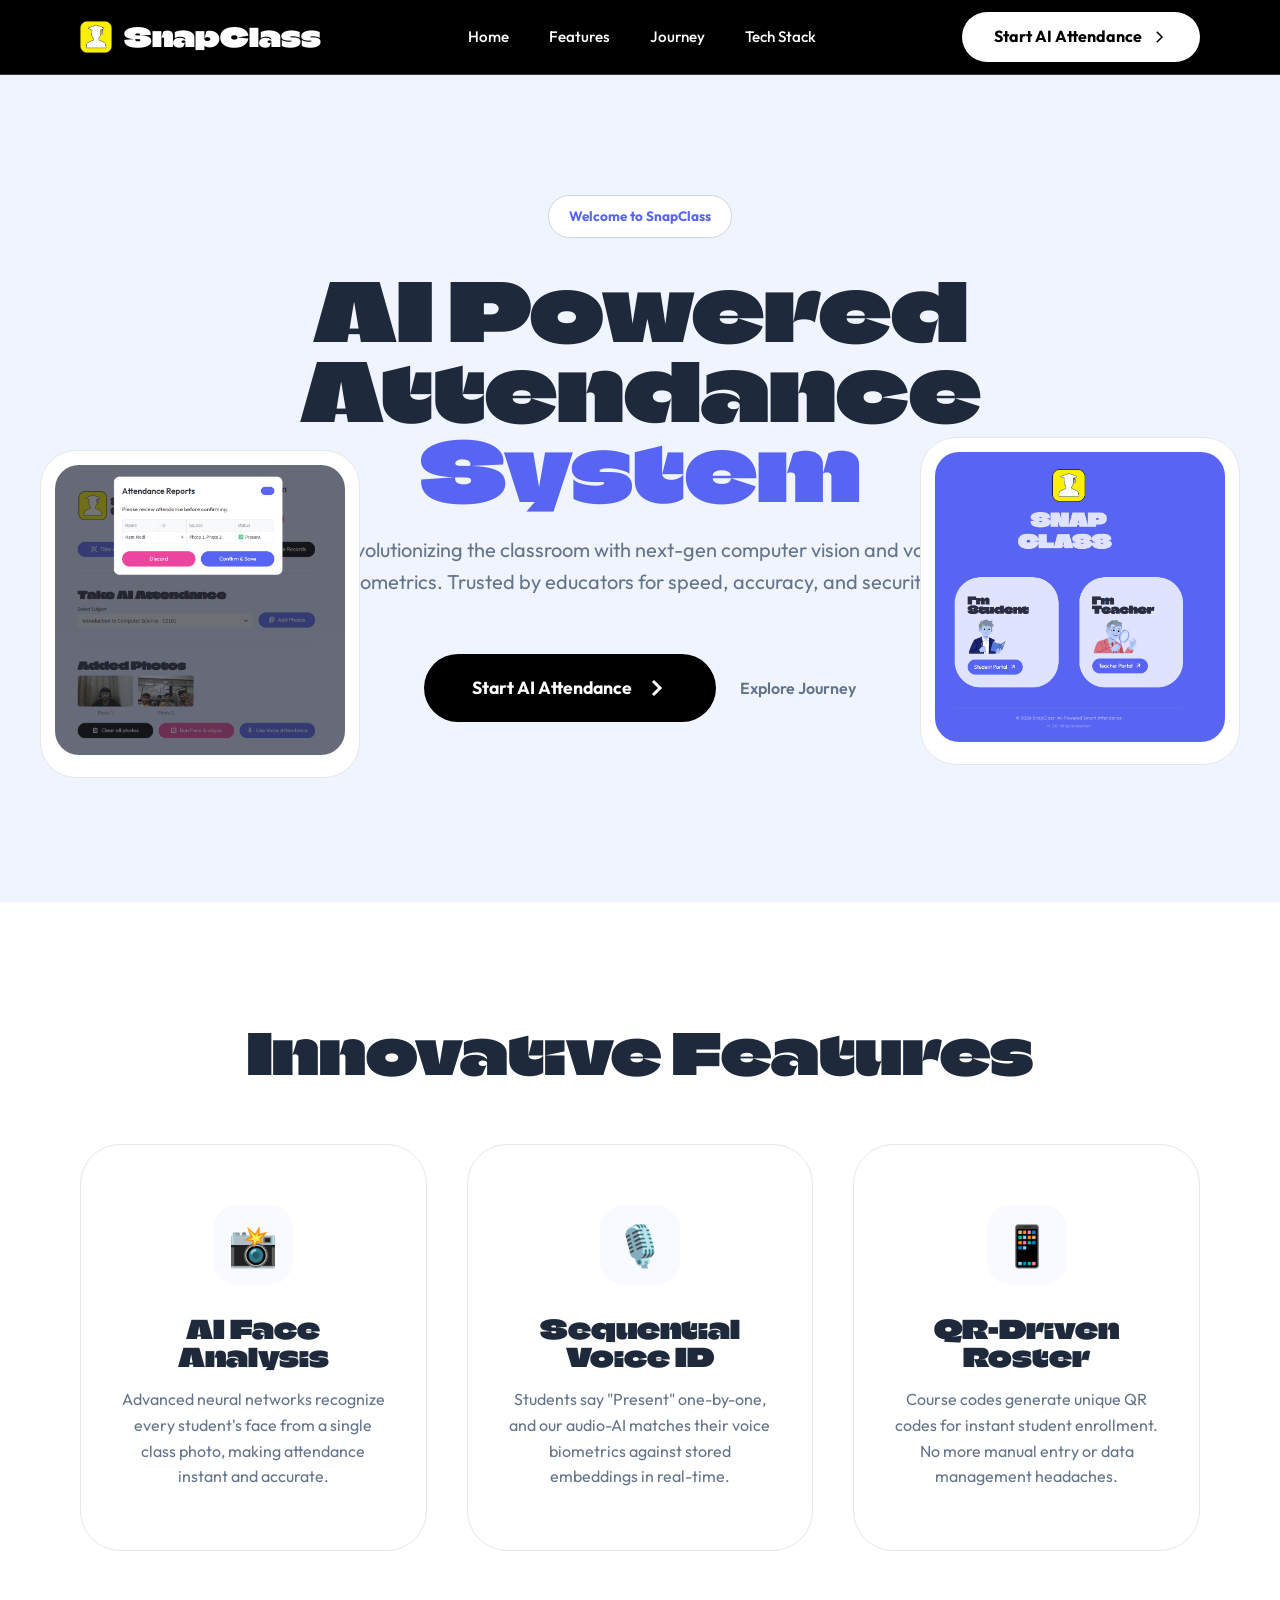
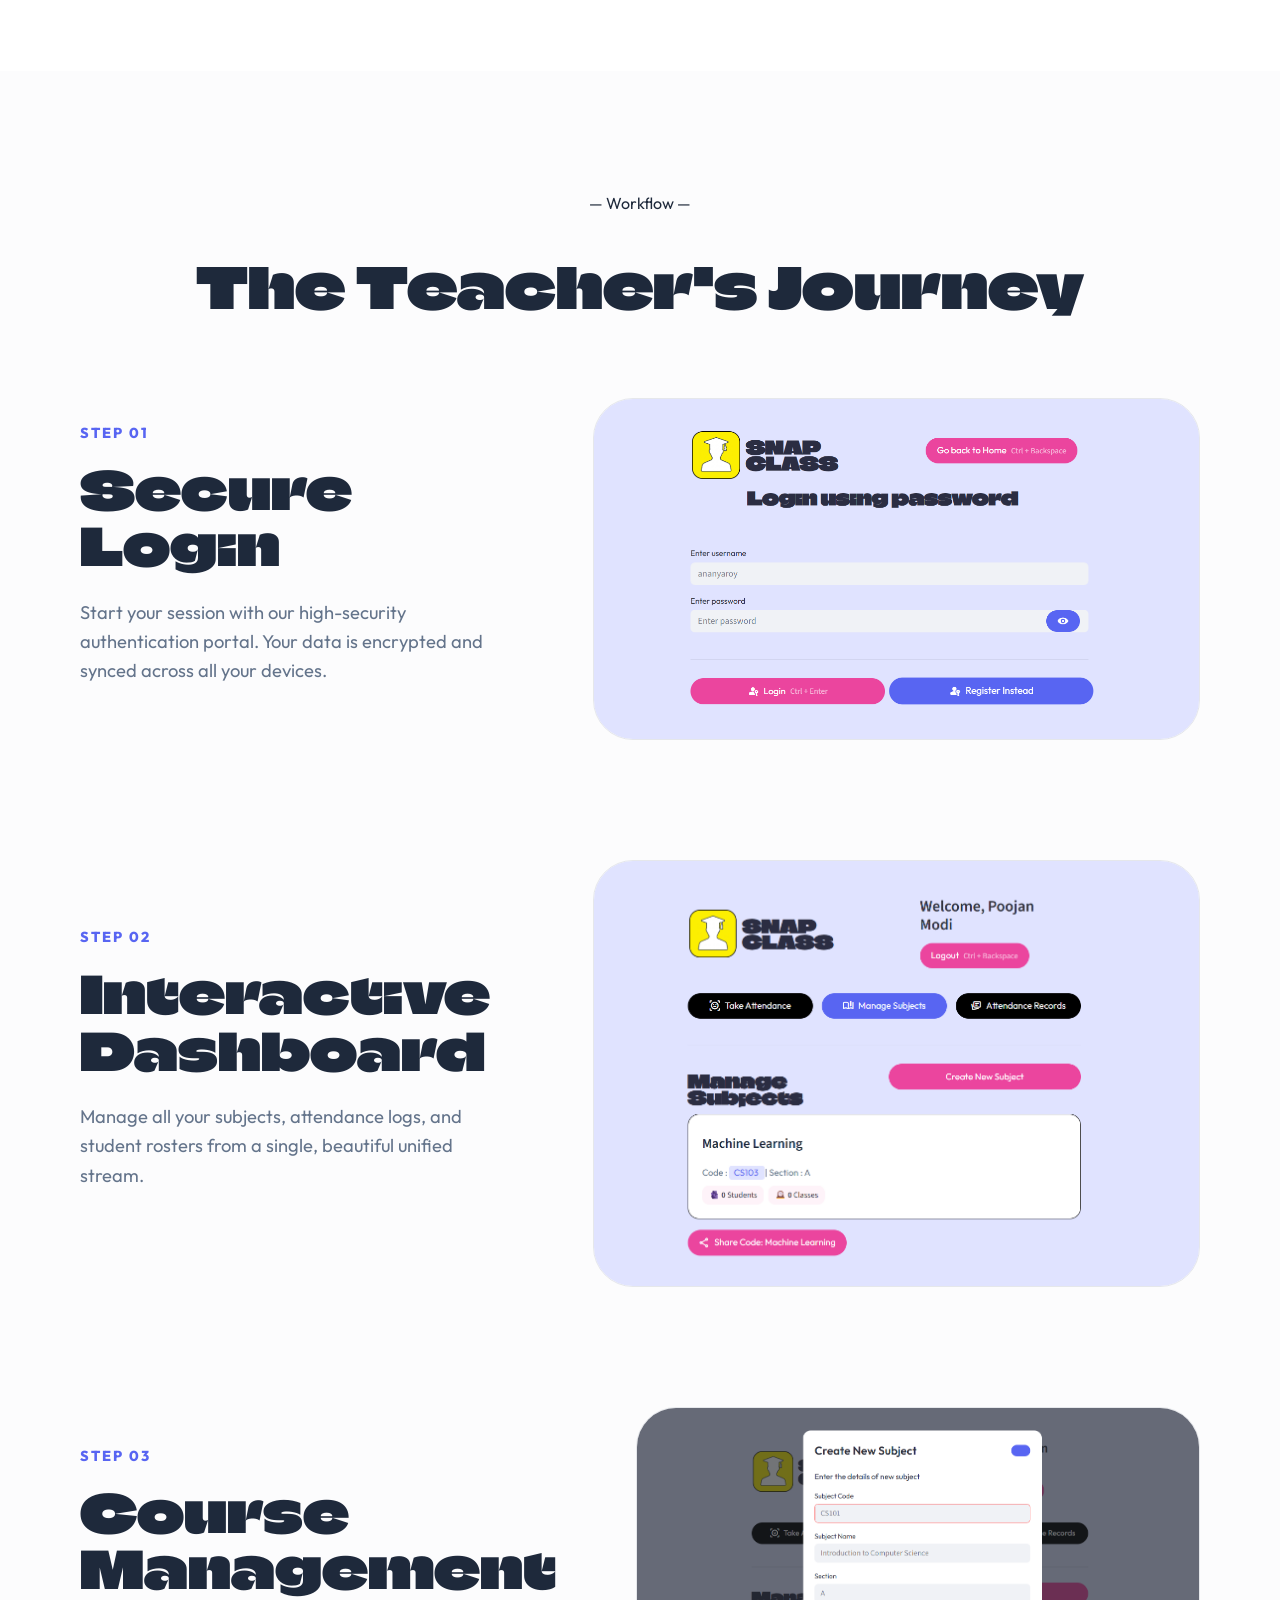
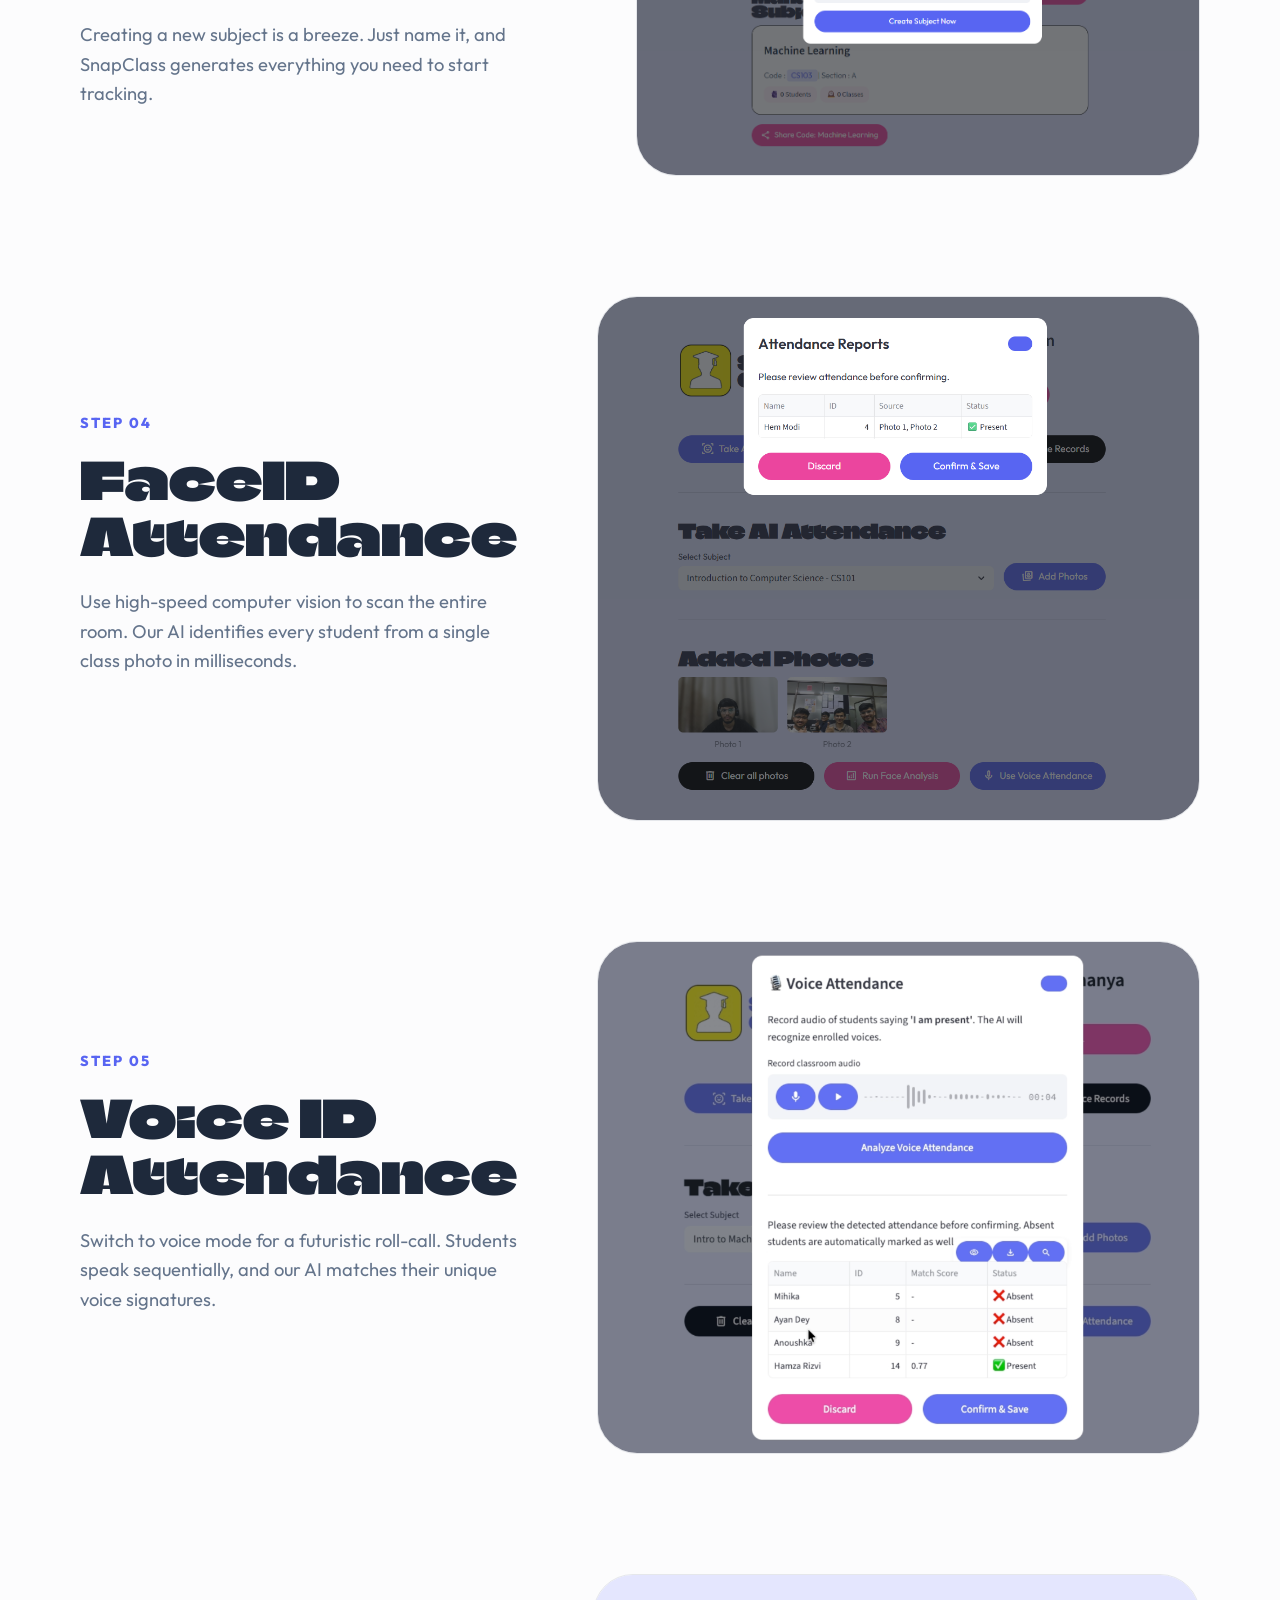
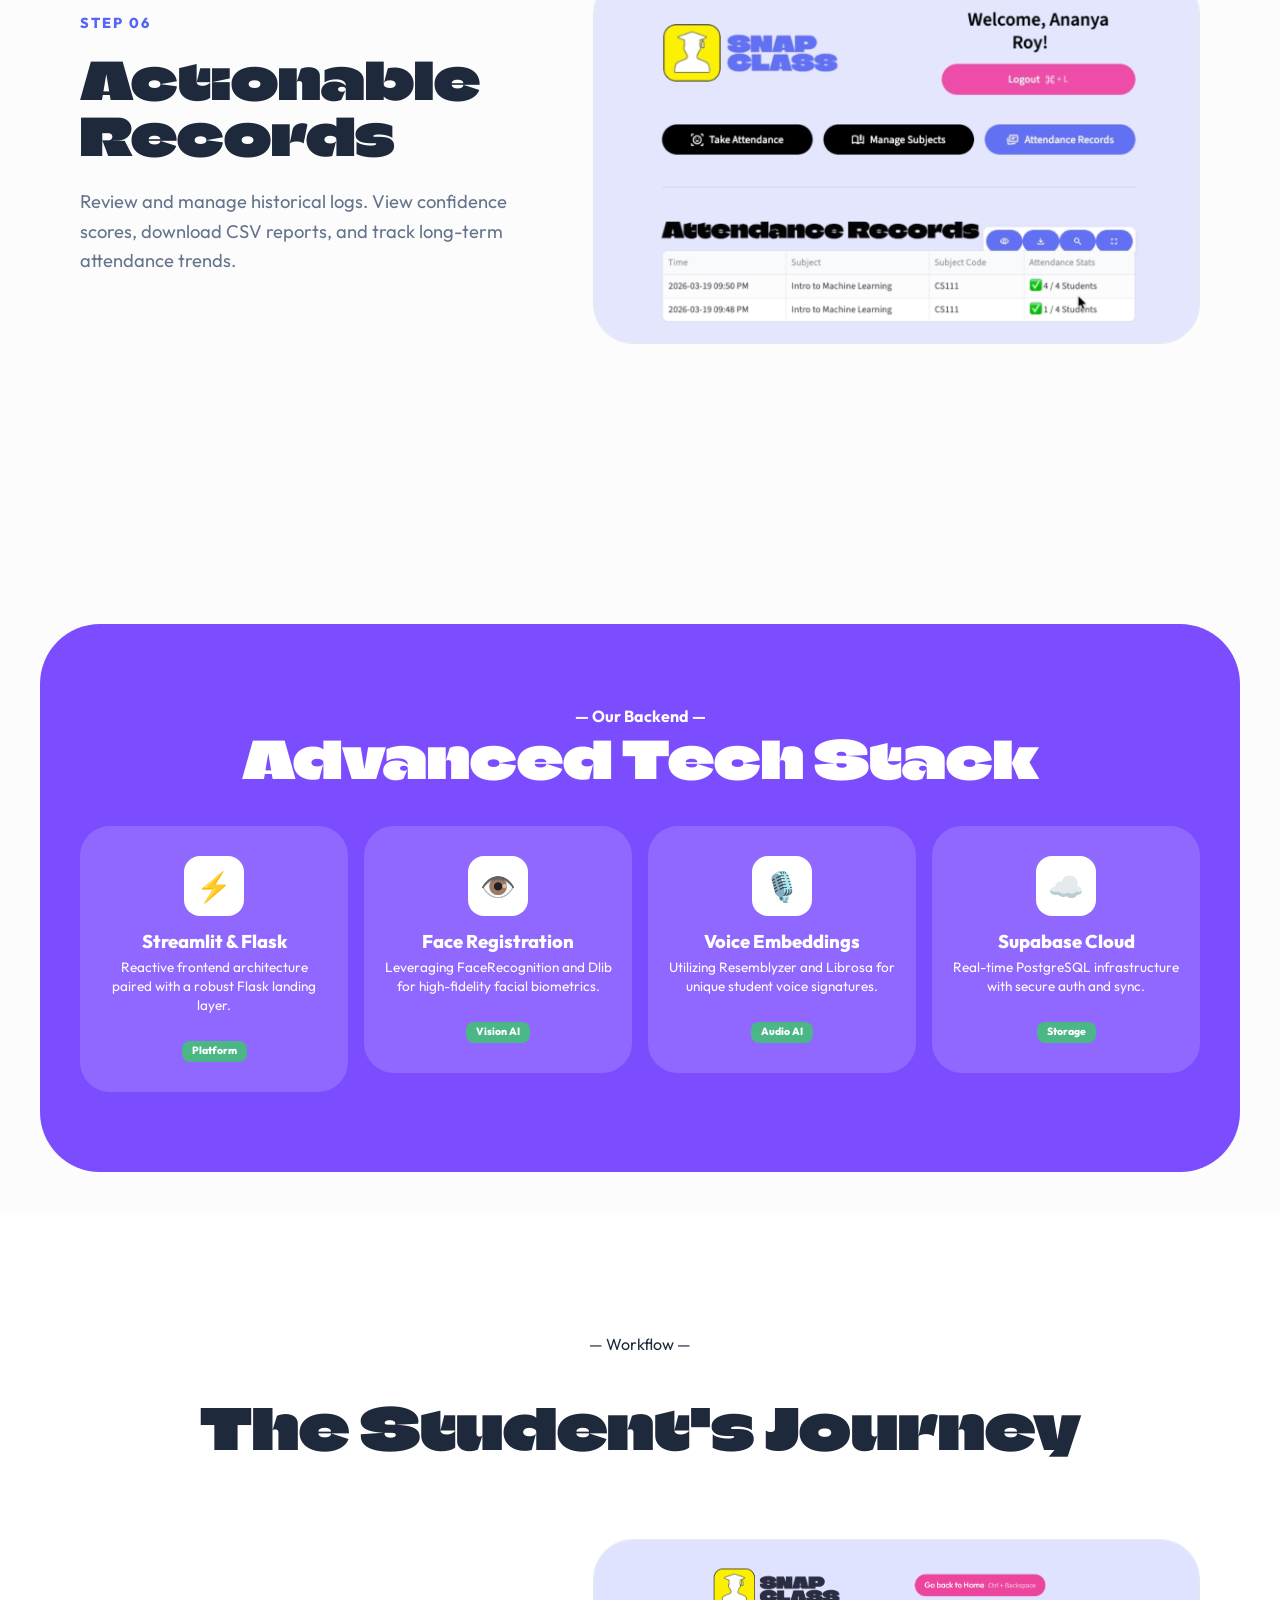
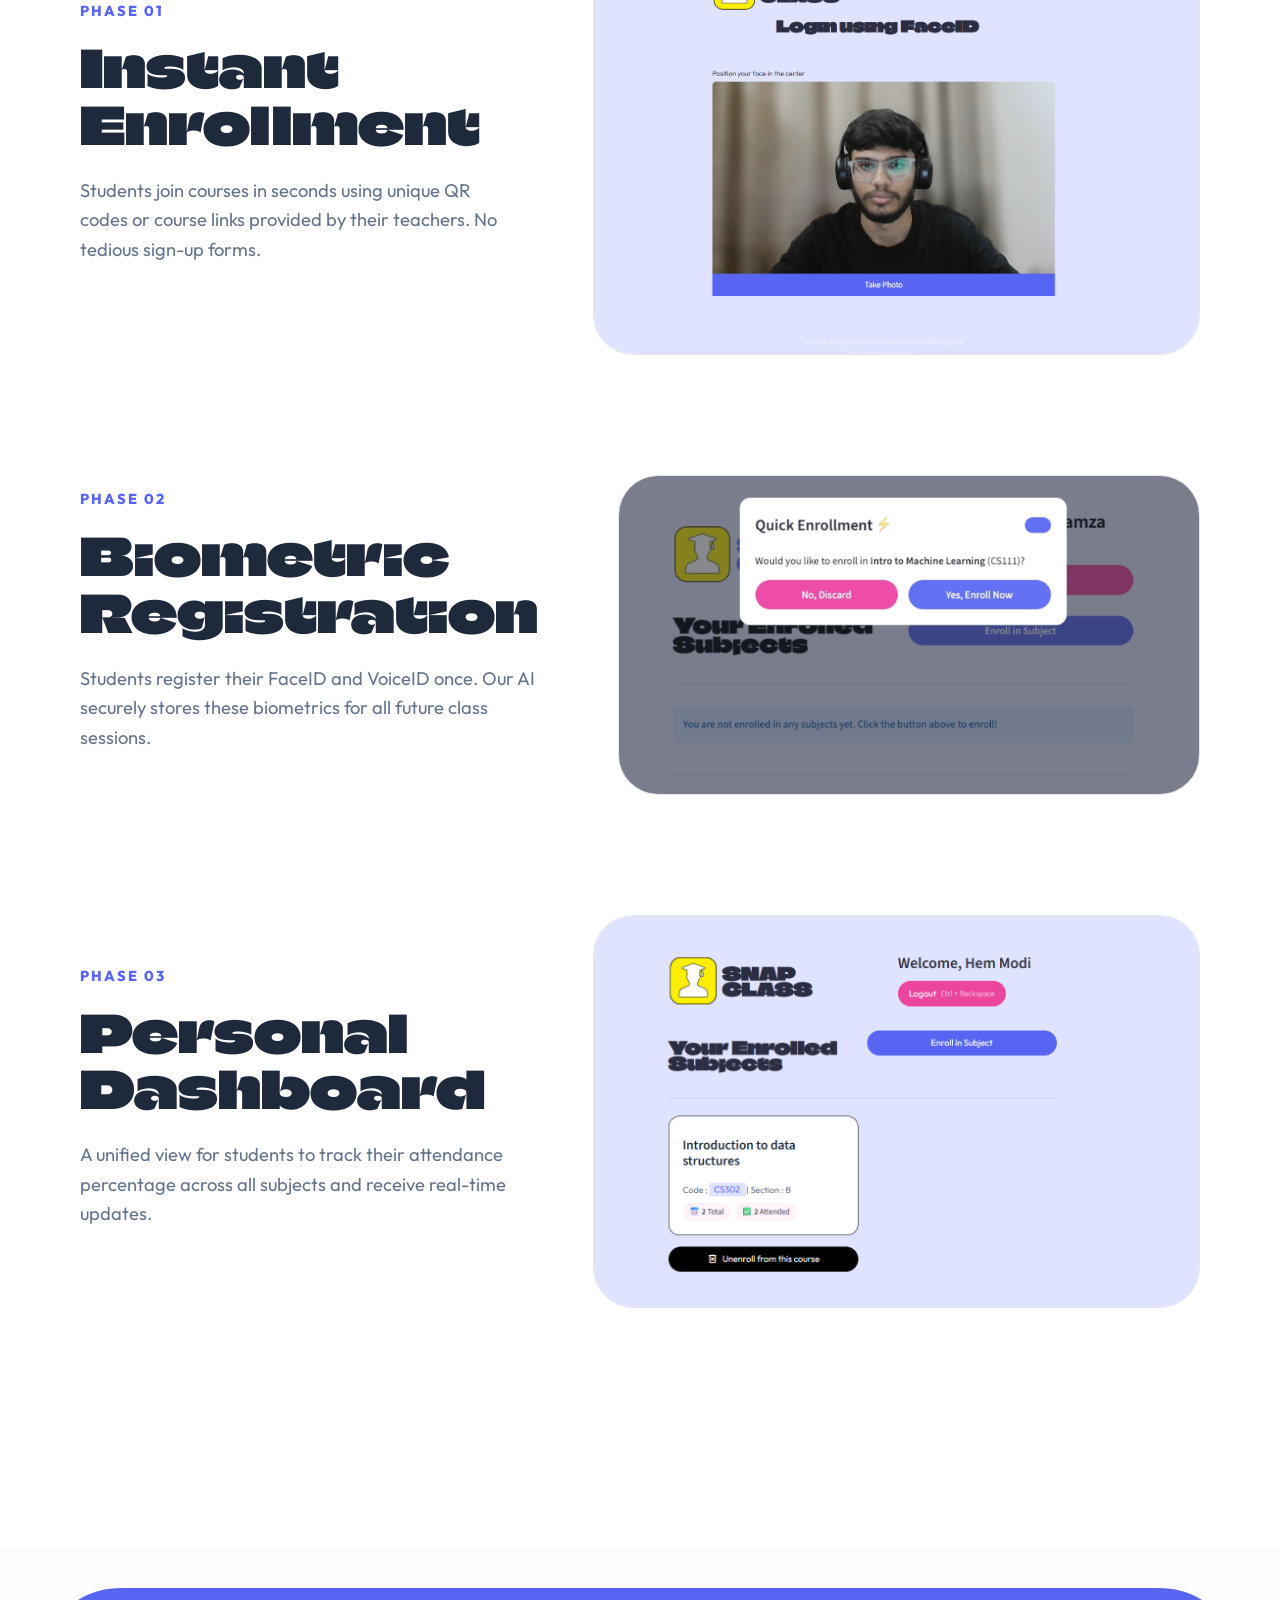
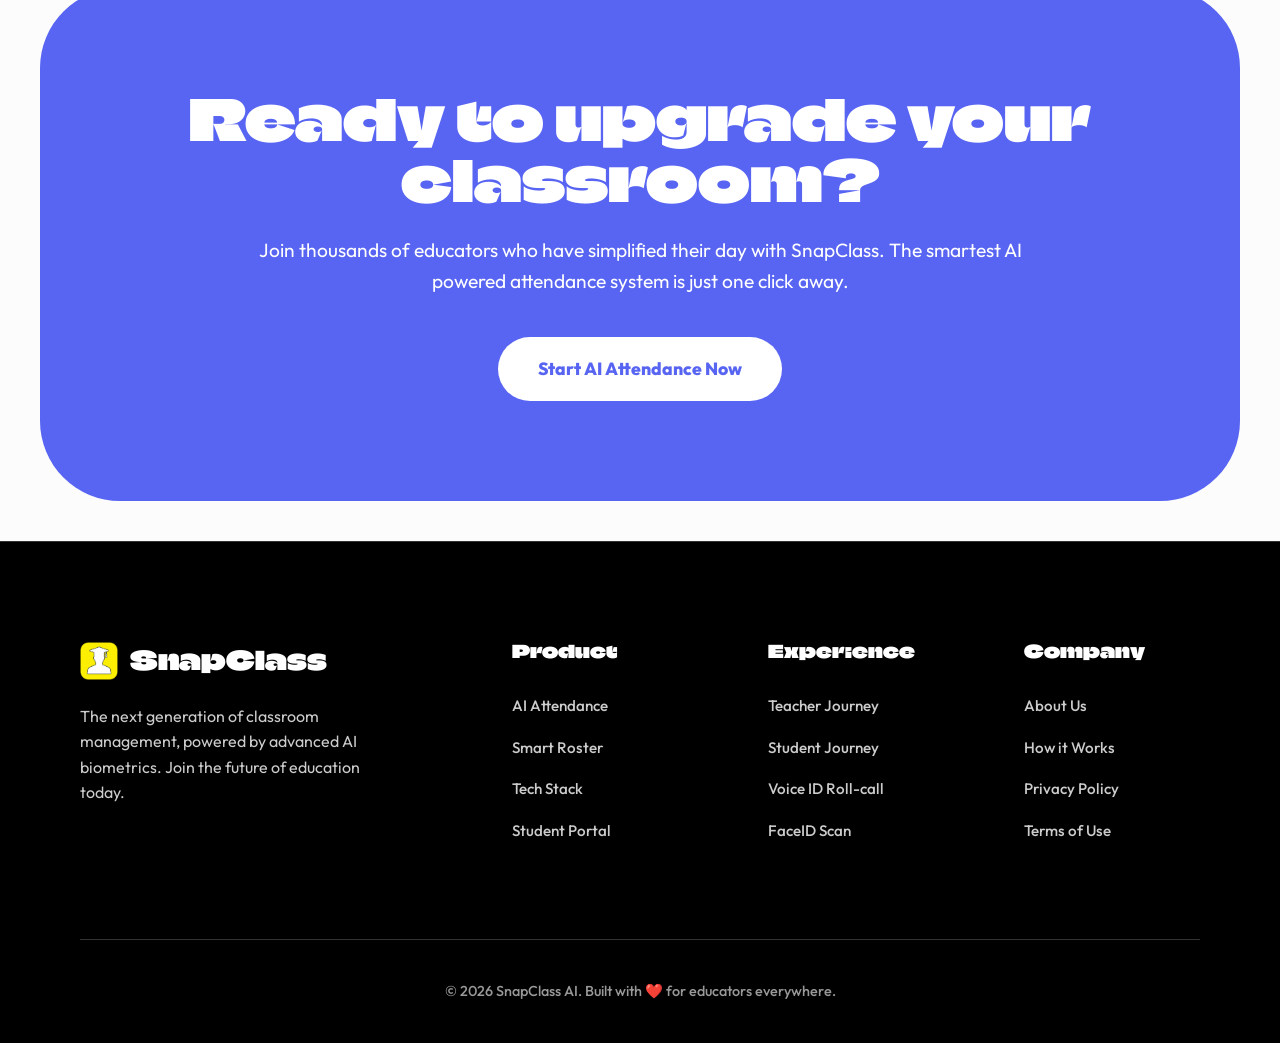
==== index.html @ 7f7b333f "feat: SnapClass landing page with Vercel deployment config" ====
<!DOCTYPE html>
<html lang="en">

<head>
    <meta charset="UTF-8">
    <meta name="viewport" content="width=device-width, initial-scale=1.0">
    <title>SnapClass | AI Powered Attendance System</title>
    <meta name="description" content="SnapClass is an AI-powered attendance system using face recognition and voice biometrics. Revolutionize your classroom with next-gen computer vision technology.">
    <meta name="keywords" content="AI attendance, face recognition, voice biometrics, classroom management, SnapClass">
    <meta name="author" content="SnapClass AI">
    <meta property="og:title" content="SnapClass | AI Powered Attendance System">
    <meta property="og:description" content="Revolutionizing the classroom with next-gen computer vision and voice biometrics.">
    <meta property="og:type" content="website">
    <link rel="stylesheet" href="./static/css/style.css">
    <link rel="icon" type="image/png" href="./static/img/logo.png">
</head>

<body>
    <nav class="navbar">
        <div class="logo">
            <img src="./static/img/app_logo.png" alt="SnapClass Logo" style="height: 32px;">
            <div class="logo-text">SnapClass</div>
        </div>
        <div class="nav-links">
            <a href="#">Home</a>
            <a href="#features">Features</a>
            <a href="#journey">Journey</a>
            <a href="#tech">Tech Stack</a>
        </div>
        <div class="nav-cta">
            <a href="https://snapclass-mainurl.streamlit.app/" class="btn-pill">Start AI Attendance <svg width="18" height="18" viewBox="0 0 24 24" fill="none"
                    stroke="currentColor" stroke-width="2">
                    <path d="M9 5l7 7-7 7" />
                </svg></a>
        </div>
    </nav>

    <header class="hero">
        <div class="badge">
            Welcome to SnapClass
        </div>

        <h1>AI Powered<br>Attendance <span>System</span></h1>

        <p>Revolutionizing the classroom with next-gen computer vision and voice biometrics. Trusted by educators for
            speed, accuracy, and security.</p>

        <div class="hero-actions">
            <a href="https://snapclass-mainurl.streamlit.app/" class="btn-cta">Start AI Attendance <svg width="24" height="24" viewBox="0 0 24 24" fill="none"
                    stroke="currentColor" stroke-width="3">
                    <path d="M9 5l7 7-7 7" />
                </svg></a>
            <a href="#journey" class="link-action">Explore Journey</a>
        </div>



        <div class="floating-card card-left">
            <div class="card-img"><img
                    src="./static/img/demo/snap-teacher-flow-5.2-photo-attendance.png"
                    alt="Snap Student"></div>
        </div>

        <div class="floating-card card-right">
            <div class="card-img"><img src="./static/img/demo/snap-landing.png"
                    alt="Snap Landing"></div>
        </div>


    </header>

    <section id="features" class="features">
        <h2>Innovative Features</h2>
        <div class="feature-grid">
            <div class="feature-card">
                <div class="f-icon-box">📸</div>
                <h3>AI Face Analysis</h3>
                <p>Advanced neural networks recognize every student's face from a single class photo, making attendance
                    instant and accurate.</p>
            </div>
            <div class="feature-card">
                <div class="f-icon-box">🎙️</div>
                <h3>Sequential Voice ID</h3>
                <p>Students say "Present" one-by-one, and our audio-AI matches their voice biometrics against stored
                    embeddings in real-time.</p>
            </div>
            <div class="feature-card">
                <div class="f-icon-box">📱</div>
                <h3>QR-Driven Roster</h3>
                <p>Course codes generate unique QR codes for instant student enrollment. No more manual entry or data
                    management headaches.</p>
            </div>
        </div>
    </section>

    <section id="journey" class="teacher-flow">
        <div class="flow-container">
            <div class="section-tag" style="text-align: center; display: block; margin-bottom: 40px;">— Workflow —</div>
            <h2 style="text-align: center; font-size: 3.5rem; margin-bottom: 80px;">The Teacher's Journey</h2>

            <div class="flow-step">
                <div class="flow-content">
                    <span class="step-badge">Step 01</span>
                    <h3>Secure Login</h3>
                    <p>Start your session with our high-security authentication portal. Your data is encrypted and
                        synced across all your devices.</p>
                </div>
                <div class="flow-image">
                    <img src="./static/img/demo/snap-teacher-flow-1-login.png"
                        alt="Login Portal">
                </div>
            </div>

            <div class="flow-step">
                <div class="flow-content">
                    <span class="step-badge">Step 02</span>
                    <h3>Interactive Dashboard</h3>
                    <p>Manage all your subjects, attendance logs, and student rosters from a single, beautiful unified
                        stream.</p>
                </div>
                <div class="flow-image">
                    <img src="./static/img/demo/snap-teacher-flow-2-dashboard.png"
                        alt="Teacher Dashboard">
                </div>
            </div>

            <div class="flow-step">
                <div class="flow-content">
                    <span class="step-badge">Step 03</span>
                    <h3>Course Management</h3>
                    <p>Creating a new subject is a breeze. Just name it, and SnapClass generates everything you need to
                        start tracking.</p>
                </div>
                <div class="flow-image">
                    <img src="./static/img/demo/snap-teacher-flow-3-create-course.png"
                        alt="Create Course">
                </div>
            </div>

            <div class="flow-step">
                <div class="flow-content">
                    <span class="step-badge">Step 04</span>
                    <h3>FaceID Attendance</h3>
                    <p>Use high-speed computer vision to scan the entire room. Our AI identifies every student from a
                        single class photo in milliseconds.</p>
                </div>
                <div class="flow-image">
                    <img src="./static/img/demo/snap-teacher-flow-5.2-photo-attendance.png"
                        alt="FaceID Attendance">
                </div>
            </div>

            <div class="flow-step">
                <div class="flow-content">
                    <span class="step-badge">Step 05</span>
                    <h3>Voice ID Attendance</h3>
                    <p>Switch to voice mode for a futuristic roll-call. Students speak sequentially, and our AI matches
                        their unique voice signatures.</p>
                </div>
                <div class="flow-image">
                    <img src="./static/img/demo/snap-teacher-flow-5.1-voice-attendance.png"
                        alt="Voice Attendance">
                </div>
            </div>

            <div class="flow-step">
                <div class="flow-content">
                    <span class="step-badge">Step 06</span>
                    <h3>Actionable Records</h3>
                    <p>Review and manage historical logs. View confidence scores, download CSV reports, and track
                        long-term attendance trends.</p>
                </div>
                <div class="flow-image">
                    <img src="./static/img/demo/snap-teacher-flow-5-see-stored-records.png"
                        alt="Records Management">
                </div>
            </div>
        </div>
    </section>

    <section id="tech" class="tech-stack">
        <div class="section-tag">— Our Backend —</div>
        <h2>Advanced Tech Stack</h2>
        <div class="tech-grid">
            <div class="tech-item">
                <div class="tech-card">
                    <div class="t-icon">⚡</div>
                    <div class="tech-info">
                        <h4>Streamlit & Flask</h4>
                        <p>Reactive frontend architecture paired with a robust Flask landing layer.</p>
                    </div>
                    <span class="tech-tag">Platform</span>
                </div>
            </div>
            <div class="tech-item">
                <div class="tech-card">
                    <div class="t-icon">👁️</div>
                    <div class="tech-info">
                        <h4>Face Registration</h4>
                        <p>Leveraging FaceRecognition and Dlib for high-fidelity facial biometrics.</p>
                    </div>
                    <span class="tech-tag">Vision AI</span>
                </div>
            </div>
            <div class="tech-item">
                <div class="tech-card">
                    <div class="t-icon">🎙️</div>
                    <div class="tech-info">
                        <h4>Voice Embeddings</h4>
                        <p>Utilizing Resemblyzer and Librosa for unique student voice signatures.</p>
                    </div>
                    <span class="tech-tag">Audio AI</span>
                </div>
            </div>
            <div class="tech-item">
                <div class="tech-card">
                    <div class="t-icon">☁️</div>
                    <div class="tech-info">
                        <h4>Supabase Cloud</h4>
                        <p>Real-time PostgreSQL infrastructure with secure auth and sync.</p>
                    </div>
                    <span class="tech-tag">Storage</span>
                </div>
            </div>
        </div>
    </section>

    <section id="student-journey" class="teacher-flow" style="background: white;">
        <div class="flow-container">
            <div class="section-tag" style="text-align: center; display: block; margin-bottom: 40px;">— Workflow —
            </div>
            <h2 style="text-align: center; font-size: 3.5rem; margin-bottom: 80px;">The Student's Journey</h2>

            <div class="flow-step">
                <div class="flow-content">
                    <span class="step-badge">Phase 01</span>
                    <h3>Instant Enrollment</h3>
                    <p>Students join courses in seconds using unique QR codes or course links provided by their
                        teachers. No tedious sign-up forms.</p>
                </div>
                <div class="flow-image">
                    <img src="./static/img/demo/snap-student-flow-1-login.png"
                        alt="Student Enrollment">
                </div>
            </div>

            <div class="flow-step">
                <div class="flow-content">
                    <span class="step-badge">Phase 02</span>
                    <h3>Biometric Registration</h3>
                    <p>Students register their FaceID and VoiceID once. Our AI securely stores these biometrics for
                        all future class sessions.</p>
                </div>
                <div class="flow-image">
                    <img src="./static/img/demo/snap-student-flow-2-enroll.png"
                        alt="Biometric Registration">
                </div>
            </div>

            <div class="flow-step">
                <div class="flow-content">
                    <span class="step-badge">Phase 03</span>
                    <h3>Personal Dashboard</h3>
                    <p>A unified view for students to track their attendance percentage across all subjects and
                        receive real-time updates.</p>
                </div>
                <div class="flow-image">
                    <img src="./static/img/demo/snap-student-flow-3-dashboard.png"
                        alt="Student Dashboard">
                </div>
            </div>
        </div>
    </section>

    <section class="purple-section">
        <h2>Ready to upgrade your classroom?</h2>
        <p>Join thousands of educators who have simplified their day with SnapClass. The smartest AI powered
            attendance
            system is just one click away.</p>
        <a href="https://snapclass.streamlit.app/" class="btn-white">Start AI Attendance Now</a>
    </section>

    <footer class="main-footer">
        <div class="footer-grid">
            <div class="footer-brand">
                <div class="logo">
                    <img src="./static/img/app_logo.png" alt="SnapClass Logo">
                    <div class="logo-text">SnapClass</div>
                </div>
                <p>The next generation of classroom management, powered by advanced AI biometrics. Join the future of
                    education today.</p>
            </div>

            <div class="footer-links">
                <h4>Product</h4>
                <ul>
                    <li><a href="#features">AI Attendance</a></li>
                    <li><a href="#features">Smart Roster</a></li>
                    <li><a href="#tech">Tech Stack</a></li>
                    <li><a href="#student-journey">Student Portal</a></li>
                </ul>
            </div>

            <div class="footer-links">
                <h4>Experience</h4>
                <ul>
                    <li><a href="#journey">Teacher Journey</a></li>
                    <li><a href="#student-journey">Student Journey</a></li>
                    <li><a href="#features">Voice ID Roll-call</a></li>
                    <li><a href="#features">FaceID Scan</a></li>
                </ul>
            </div>

            <div class="footer-links">
                <h4>Company</h4>
                <ul>
                    <li><a href="#">About Us</a></li>
                    <li><a href="#">How it Works</a></li>
                    <li><a href="#">Privacy Policy</a></li>
                    <li><a href="#">Terms of Use</a></li>
                </ul>
            </div>
        </div>

        <div class="footer-bottom">
            <p>&copy; 2026 SnapClass AI. Built with ❤️ for educators everywhere.</p>
        </div>
    </footer>

    <script src="./static/js/script.js"></script>
</body>

</html>
---- static/css/style.css ----
@import url('https://fonts.googleapis.com/css2?family=Climate+Crisis&display=swap');
@import url('https://fonts.googleapis.com/css2?family=Outfit:wght@300;400;600;700&display=swap');

:root {
    --bg-main: #fcfcfd;
    --primary: #5865F2;
    --primary-dark: #4752C4;
    --secondary: #EB459E;
    --text-dark: #1e293b;
    --text-muted: #64748b;
    --border: #eef2f6;
    --dot-color: #e5e7eb;
}

* {
    margin: 0;
    padding: 0;
    box-sizing: border-box;
}

body {
    background-color: var(--bg-main);
    color: var(--text-dark);
    font-family: 'Outfit', sans-serif;
    line-height: 1.6;
    overflow-x: hidden;
}

h1,
h2,
h3,
h4 {
    font-family: 'Climate Crisis', sans-serif;
    line-height: 1.1;
    word-wrap: break-word;
}

/* Navbar */
.navbar {
    display: flex;
    justify-content: space-between;
    align-items: center;
    padding: 12px 80px;
    background-color: #000000;
    border-bottom: 1px solid #333333;
    position: sticky;
    top: 0;
    z-index: 1000;
}

.logo {
    display: flex;
    align-items: center;
    gap: 12px;
}

.logo img {
    height: 38px;
    width: auto;
}

.logo-text {
    font-family: 'Climate Crisis', sans-serif;
    font-size: 1.6rem;
    color: #ffffff;
    font-weight: 500;
    line-height: 0.8;
}

.nav-links {
    display: flex;
    gap: 40px;
}

.nav-links a {
    text-decoration: none;
    color: #ffffff;
    font-weight: 500;
    font-size: 0.95rem;
}

.nav-links a:hover {
    color: var(--primary);
}

.btn-pill {
    background-color: #ffffff;
    color: #000000;
    padding: 12px 32px;
    border-radius: 100px;
    text-decoration: none;
    font-weight: 700;
    display: flex;
    align-items: center;
    gap: 8px;
    white-space: nowrap;
}

.btn-pill:hover {
    background-color: #f0f0f0;
}

/* Hero Section */
.hero {
    min-height: 90vh;
    display: flex;
    flex-direction: column;
    align-items: center;
    justify-content: center;
    text-align: center;
    padding: 120px 40px;
    background-color: #f0f4ff;
}

.badge {
    display: inline-flex;
    align-items: center;
    gap: 8px;
    background-color: #ffffff;
    border: 1px solid #d1d5db;
    padding: 10px 20px;
    border-radius: 100px;
    font-size: 0.85rem;
    font-weight: 700;
    color: var(--primary);
    margin-bottom: 32px;
}

.hero h1 {
    font-size: 5rem;
    color: var(--text-dark);
    max-width: 1000px;
    margin-bottom: 24px;
    line-height: 1.0;
}

.hero h1 span {
    color: var(--primary);
}

.hero p {
    font-size: 1.25rem;
    color: var(--text-muted);
    max-width: 650px;
    margin-bottom: 56px;
    font-weight: 400;
}

.hero-actions {
    display: flex;
    align-items: center;
    gap: 24px;
    margin-bottom: 60px;
}

.btn-cta {
    background-color: #000000;
    color: white;
    padding: 20px 48px;
    border-radius: 100px;
    text-decoration: none;
    font-weight: 700;
    font-size: 1.1rem;
    display: flex;
    align-items: center;
    gap: 12px;
}

.btn-cta:hover {
    background-color: #333333;
}

.link-action {
    color: var(--text-muted);
    text-decoration: none;
    font-weight: 600;
}

/* Floating Cards Simplified */
.floating-card {
    position: absolute;
    width: 320px;
    background-color: #ffffff;
    padding: 14px;
    border-radius: 36px;
    border: 1px solid #e5e7eb;
    overflow: hidden;
}

.floating-card img {
    width: 100%;
    height: auto;
    aspect-ratio: 1 / 1;
    object-fit: cover;
    border-radius: 24px;
    background-color: #f8faff;
}

.card-label {
    display: none;
}

.card-left {
    left: 40px;
    top: 50%;
}

.card-right {
    right: 40px;
    bottom: 15%;
}


/* Integrated Logos */
.integrated {
    margin-top: 40px;
    text-align: center;
}

.integrated p {
    font-size: 0.9rem;
    color: var(--text-muted);
    margin-bottom: 20px;
}

.logo-strip {
    display: flex;
    gap: 30px;
    align-items: center;
    justify-content: center;
}

/* Features Section */
.features {
    padding: 120px 80px;
    background-color: white;
    text-align: center;
}

.features h2 {
    font-size: 3.5rem;
    margin-bottom: 60px;
}

.feature-grid {
    display: grid;
    grid-template-columns: repeat(3, 1fr);
    gap: 40px;
    max-width: 1200px;
    margin: 0 auto;
}

.feature-card {
    padding: 60px 40px;
    border-radius: 40px;
    background-color: #ffffff;
    border: 1px solid #e5e7eb;
}

.f-icon-box {
    width: 80px;
    height: 80px;
    background-color: #f8faff;
    border-radius: 24px;
    display: flex;
    align-items: center;
    justify-content: center;
    margin: 0 auto 30px;
    font-size: 2.5rem;
}

.feature-card h3 {
    font-size: 1.6rem;
    margin-bottom: 16px;
    font-weight: 800;
}

.feature-card p {
    color: var(--text-muted);
    font-size: 1rem;
    line-height: 1.6;
}

/* Teacher Flow Section */
.teacher-flow {
    padding: 120px 80px;
}

.flow-container {
    max-width: 1200px;
    margin: 0 auto;
}

.flow-step {
    display: flex;
    align-items: center;
    gap: 80px;
    margin-bottom: 120px;
}

.flow-content {
    flex: 1;
}

.step-badge {
    color: var(--primary);
    font-weight: 800;
    font-size: 0.9rem;
    text-transform: uppercase;
    letter-spacing: 2px;
    margin-bottom: 16px;
    display: block;
}

.flow-content h3 {
    font-size: 3.2rem;
    margin-bottom: 24px;
}

.flow-content p {
    font-size: 1.15rem;
    color: var(--text-muted);
    margin-bottom: 30px;
}

.flow-image {
    flex: 1.4;
    border-radius: 40px;
    background-color: white;
    border: 1px solid #e5e7eb;
    overflow: hidden;
}

.flow-image img {
    width: 100%;
    height: auto;
    display: block;
    transition: transform 0.3s ease;
}

.flow-image:hover img {
    transform: scale(1.02);
}

/* Tech Stack */
.tech-stack {
    padding: 80px 40px;
    background-color: #7c4dff;
    border-radius: 60px;
    margin: 40px;
    text-align: center;
}

.tech-stack h2 {
    font-size: 3.2rem;
    margin-bottom: 12px;
    color: white;
}

.tech-stack .section-tag {
    color: white;
    font-weight: 700;
}

.tech-grid {
    display: grid;
    grid-template-columns: repeat(4, 1fr);
    gap: 16px;
    max-width: 1200px;
    margin: 40px auto 0;
}

.tech-card {
    background-color: rgba(255, 255, 255, 0.15);
    padding: 30px 20px;
    border-radius: 30px;
    text-align: center;
    display: flex;
    flex-direction: column;
    align-items: center;
    gap: 16px;
}

.t-icon {
    width: 60px;
    height: 60px;
    min-width: 60px;
    background-color: white;
    color: #7c4dff;
    border-radius: 16px;
    display: flex;
    align-items: center;
    justify-content: center;
    font-size: 1.8rem;
}

.tech-card h4 {
    font-size: 1.15rem;
    margin-bottom: 6px;
    color: white;
    font-family: 'Outfit', sans-serif;
    font-weight: 800;
}

.tech-card p {
    font-size: 0.85rem;
    color: white;
    line-height: 1.4;
}

.tech-tag {
    display: inline-block;
    background-color: #4BB786;
    color: #ffffff;
    padding: 2px 10px;
    border-radius: 8px;
    font-size: 0.65rem;
    font-weight: 800;
    margin-top: 10px;
}

/* Footer Section */
.purple-section {
    background-color: var(--primary);
    color: white;
    padding: 100px 80px;
    text-align: center;
    border-radius: 80px;
    margin: 40px;
}

.purple-section h2 {
    font-size: 3.5rem;
    margin-bottom: 24px;
    color: white;
}

.purple-section p {
    font-size: 1.2rem;
    max-width: 800px;
    margin: 0 auto 40px;
}

.btn-white {
    background-color: white;
    color: var(--primary);
    padding: 18px 40px;
    border-radius: 100px;
    text-decoration: none;
    font-weight: 800;
    font-size: 1.1rem;
    display: inline-block;
}

/* Main Footer */
.main-footer {
    padding: 100px 80px 40px;
    background-color: #000000;
    border-top: 1px solid #333333;
    color: #ffffff;
}

.main-footer .footer-grid {
    display: grid;
    grid-template-columns: 2fr 1fr 1fr 1fr;
    gap: 80px;
    max-width: 1200px;
    margin: 0 auto 80px;
}

.footer-brand .logo {
    margin-bottom: 24px;
}

.footer-brand p {
    color: #cccccc;
    font-size: 1rem;
    max-width: 320px;
    line-height: 1.6;
}

.footer-brand .logo-text {
    color: #ffffff;
}

.footer-links h4 {
    font-size: 1.1rem;
    color: #ffffff;
    margin-bottom: 32px;
    font-weight: 800;
}

.footer-links ul {
    list-style: none;
}

.footer-links li {
    margin-bottom: 16px;
}

.footer-links a {
    text-decoration: none;
    color: #cccccc;
    font-size: 0.95rem;
    font-weight: 500;
}

.footer-bottom {
    padding-top: 40px;
    border-top: 1px solid #333333;
    text-align: center;
}

.footer-bottom p {
    color: #999999;
    font-size: 0.9rem;
    font-weight: 500;
}

/* Mobile Responsiveness Improvements */

@media (max-width: 1200px) {
    .navbar {
        padding: 12px 40px;
    }

    .hero h1 {
        font-size: 4.5rem;
    }

    .floating-card {
        display: none;
    }

    .features,
    .teacher-flow,
    .tech-stack,
    .purple-section {
        padding: 80px 40px;
    }
}

@media (max-width: 1024px) {
    .hero h1 {
        font-size: 3.5rem;
    }

    .tech-grid {
        grid-template-columns: 1fr;
    }

    .flow-step {
        gap: 40px;
        margin-bottom: 80px;
    }

    .flow-content h3 {
        font-size: 2.2rem;
    }

    .tech-stack {
        padding: 50px 20px;
        border-radius: 40px;
        margin: 20px;
    }

    .tech-stack h2 {
        font-size: 2.4rem;
    }

    .tech-grid {
        grid-template-columns: repeat(2, 1fr);
        margin-top: 30px;
    }
}

@media (max-width: 768px) {
    .navbar .logo-text {
        display: none;
    }

    .navbar {
        padding: 10px 20px;
    }

    .nav-links {
        display: none;
    }

    .hero {
        padding: 60px 20px;
    }

    .hero h1 {
        font-size: 2.8rem;
    }

    .hero p {
        font-size: 1rem;
        margin-bottom: 32px;
    }

    .hero-actions {
        flex-direction: column;
        gap: 16px;
    }

    .btn-cta {
        padding: 16px 32px;
        width: 100%;
        justify-content: center;
    }

    .features,
    .teacher-flow {
        padding: 80px 20px;
    }

    .features h2 {
        font-size: 2.4rem;
        margin-bottom: 40px;
    }

    .feature-grid {
        grid-template-columns: 1fr;
        gap: 20px;
    }

    .feature-card {
        padding: 30px 20px;
        border-radius: 30px;
    }

    .flow-step {
        flex-direction: column !important;
        gap: 20px;
        margin-bottom: 60px;
    }

    .flow-image {
        width: 100%;
        flex: none;
        border-radius: 20px;
    }

    .flow-content h3 {
        font-size: 1.8rem;
        margin-bottom: 12px;
    }

    .flow-content p {
        font-size: 1rem;
        margin-bottom: 20px;
    }

    .tech-stack {
        padding: 60px 20px;
        margin: 20px;
        border-radius: 40px;
    }

    .tech-stack h2 {
        font-size: 2.4rem;
    }

    .tech-card {
        padding: 20px;
        flex-direction: column;
        text-align: center;
        gap: 15px;
    }

    .t-icon {
        margin: 0 auto;
    }

    .tech-tag {
        position: relative;
        top: 0;
        right: 0;
        margin-top: 10px;
        display: inline-block;
    }

    .purple-section {
        padding: 60px 20px;
        margin: 20px;
        border-radius: 40px;
    }

    .purple-section h2 {
        font-size: 2rem;
    }

    .btn-white {
        padding: 16px 32px;
        width: 100%;
    }

    .main-footer {
        padding: 60px 20px 30px;
    }

    .main-footer .footer-grid {
        grid-template-columns: 1fr;
        gap: 40px;
        text-align: center;
        margin-bottom: 40px;
    }

    .footer-brand p {
        max-width: 100%;
    }
}

@media (max-width: 480px) {
    .hero h1 {
        font-size: 2.2rem;
    }

    .hero p {
        font-size: 0.95rem;
    }
}
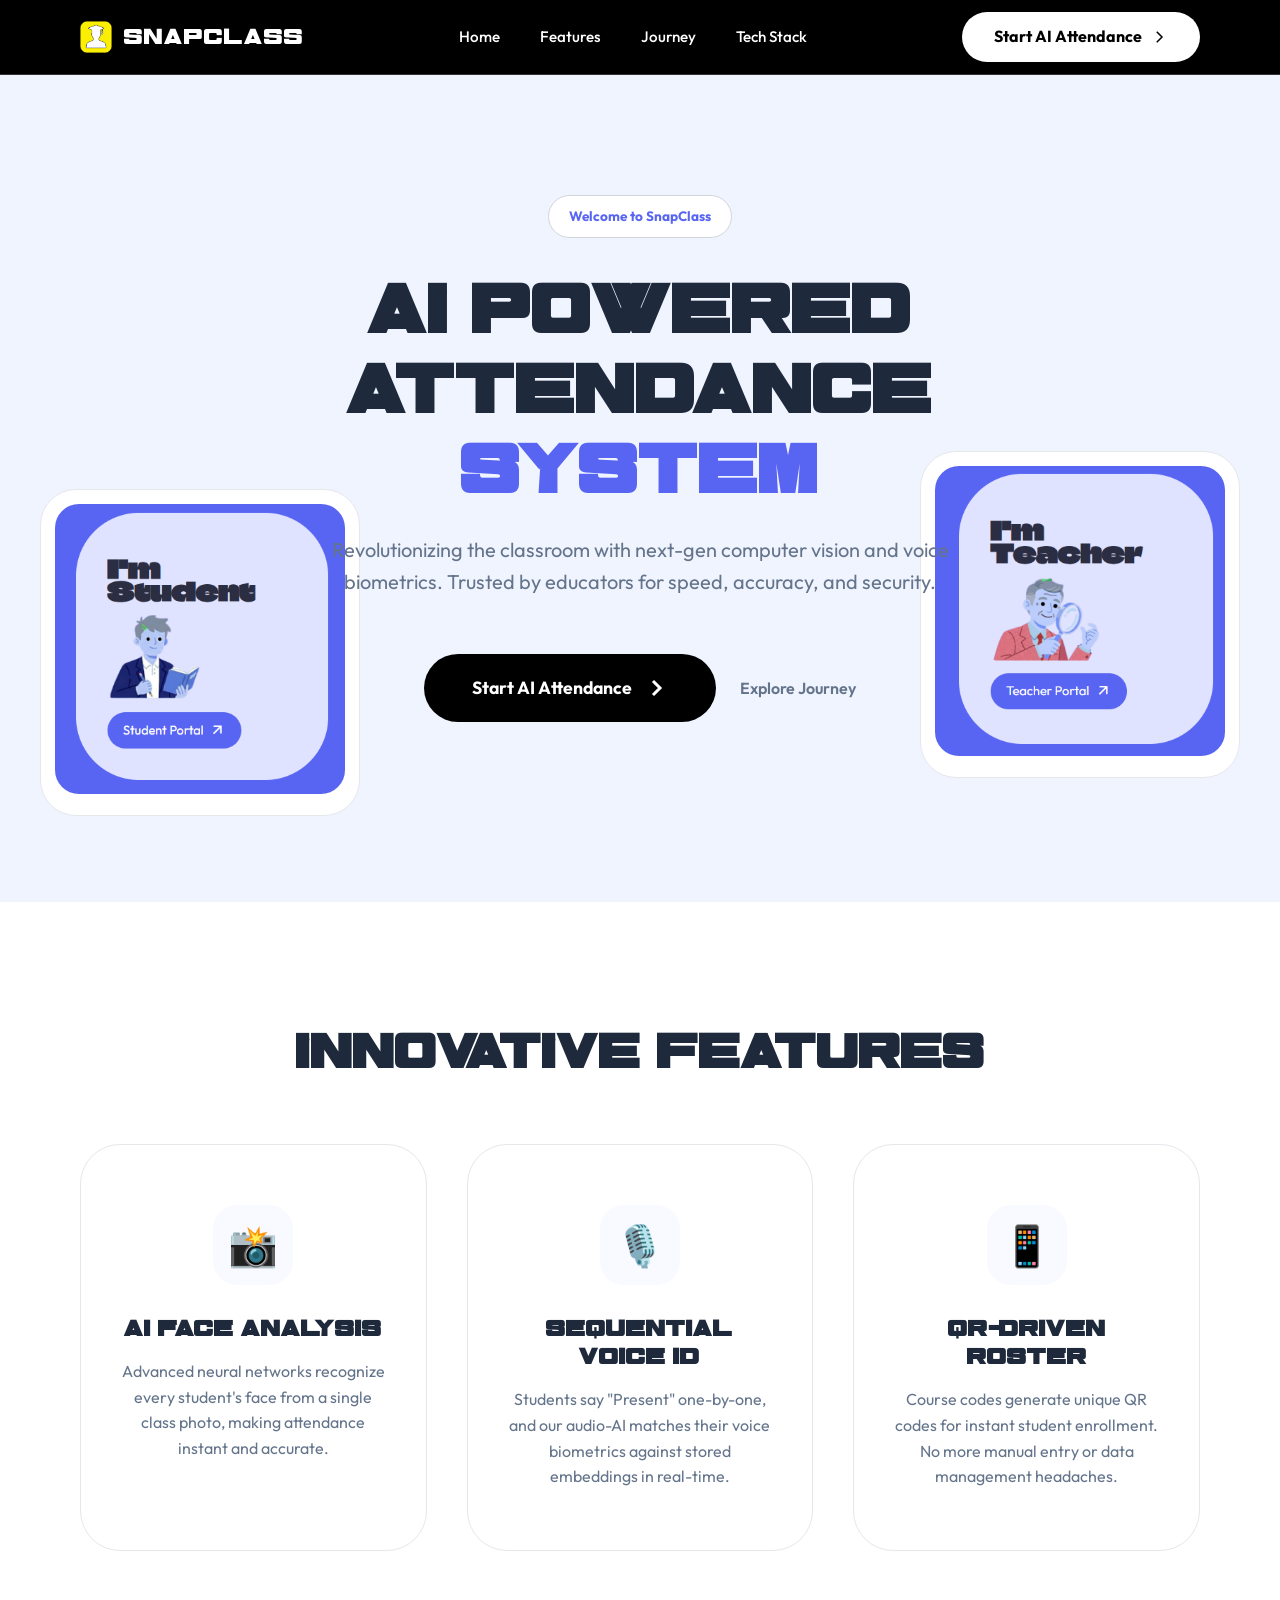
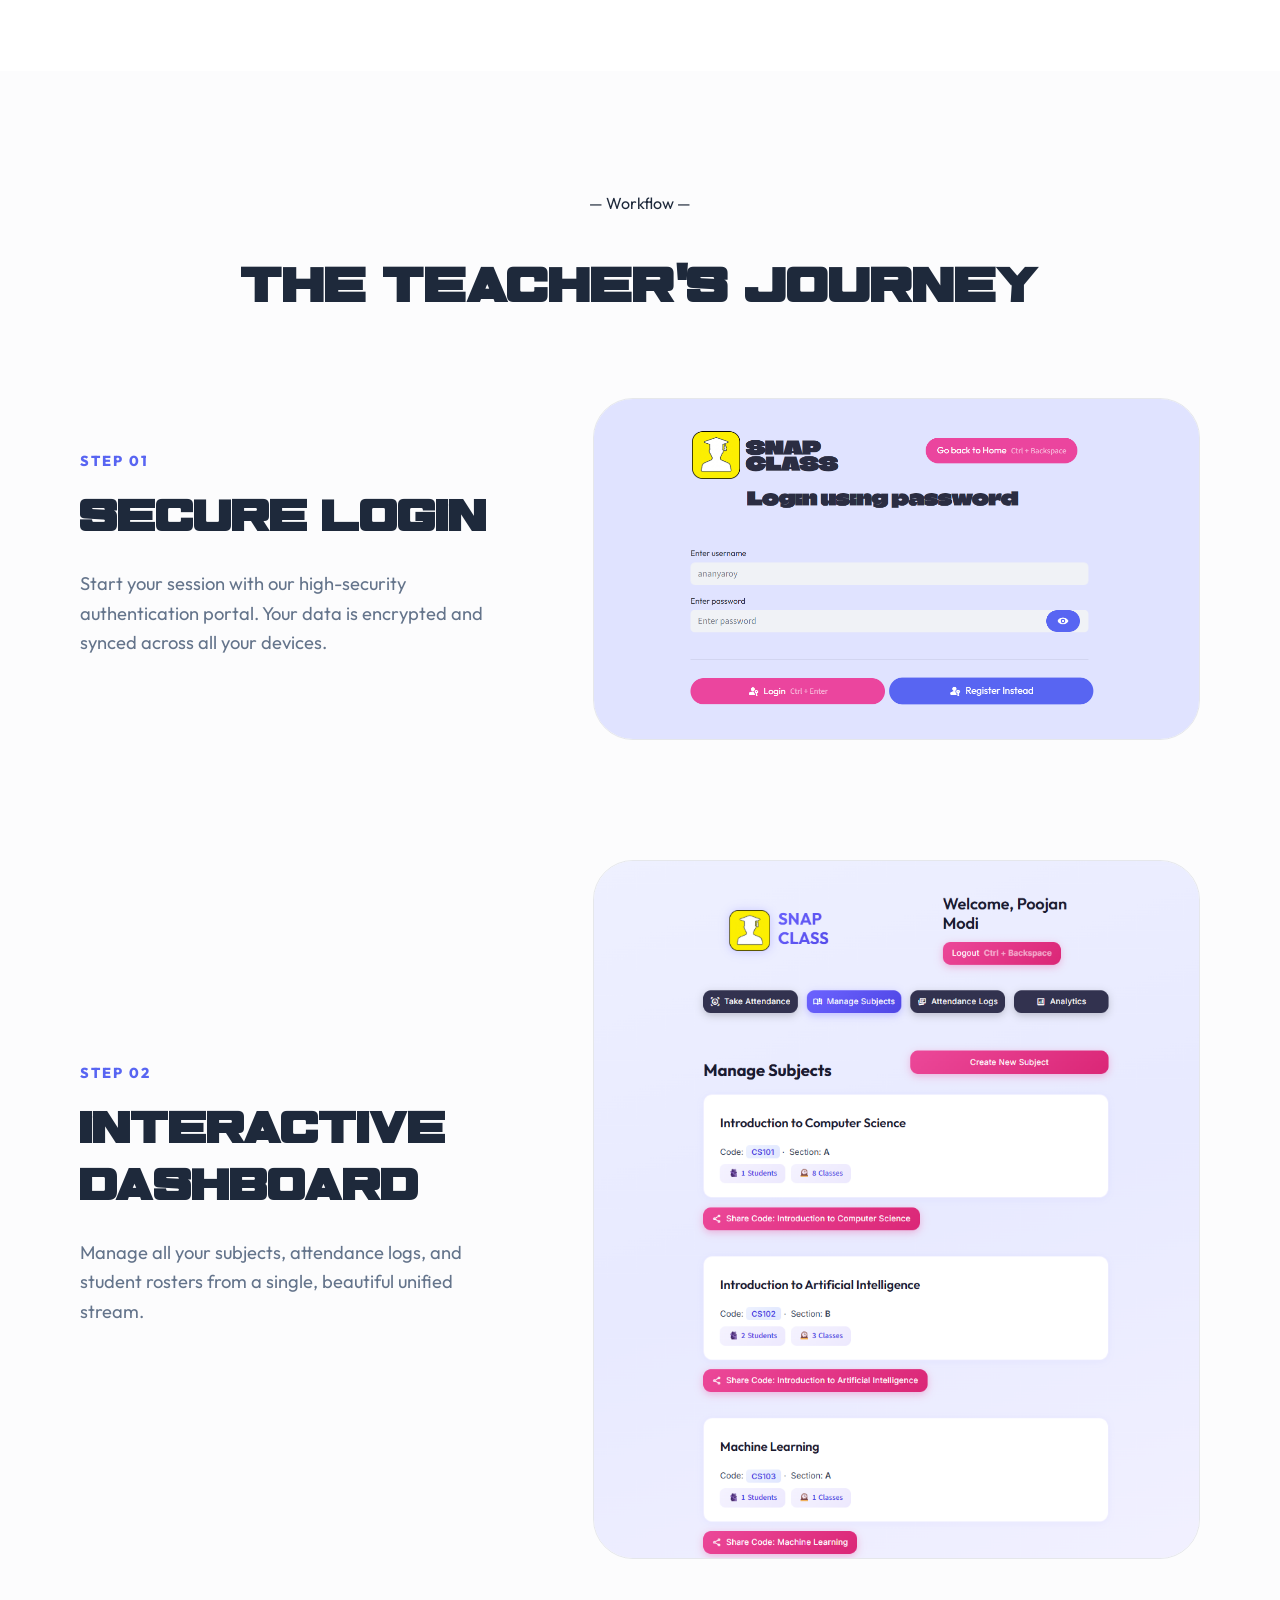
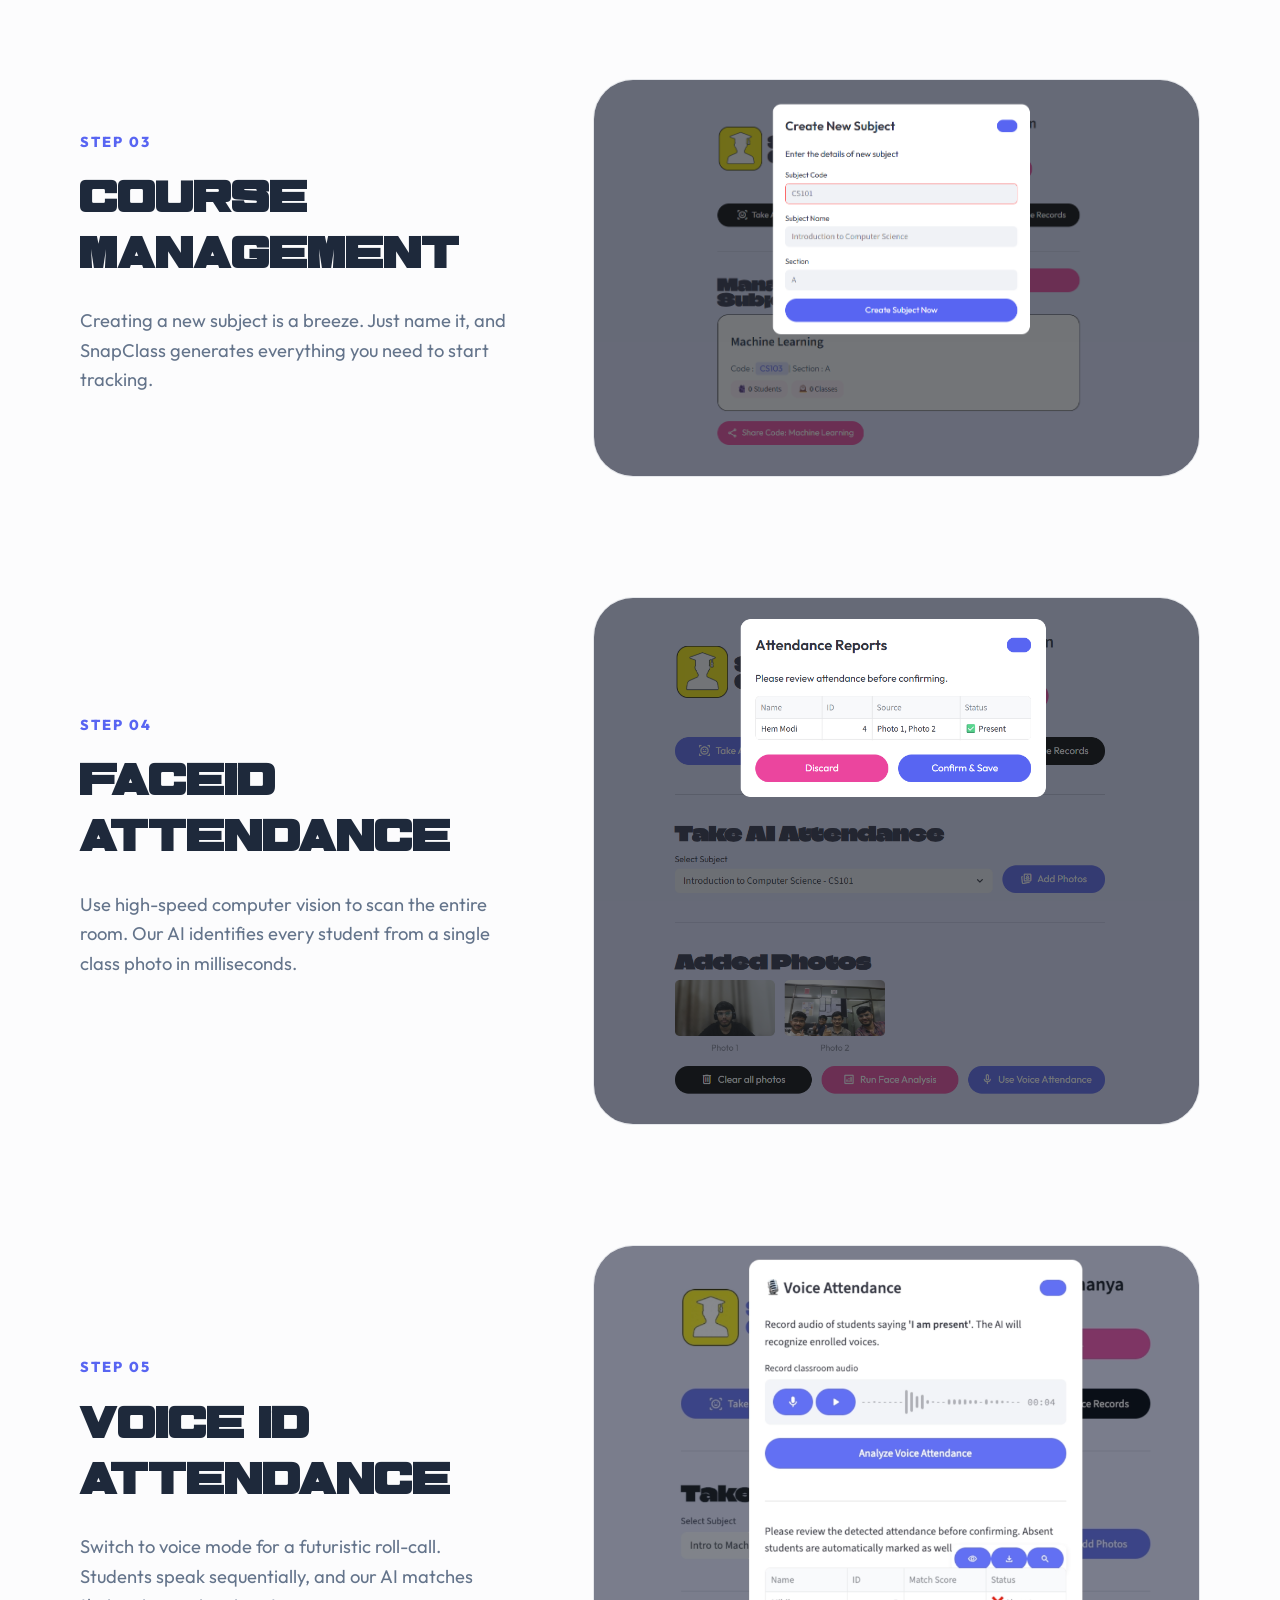
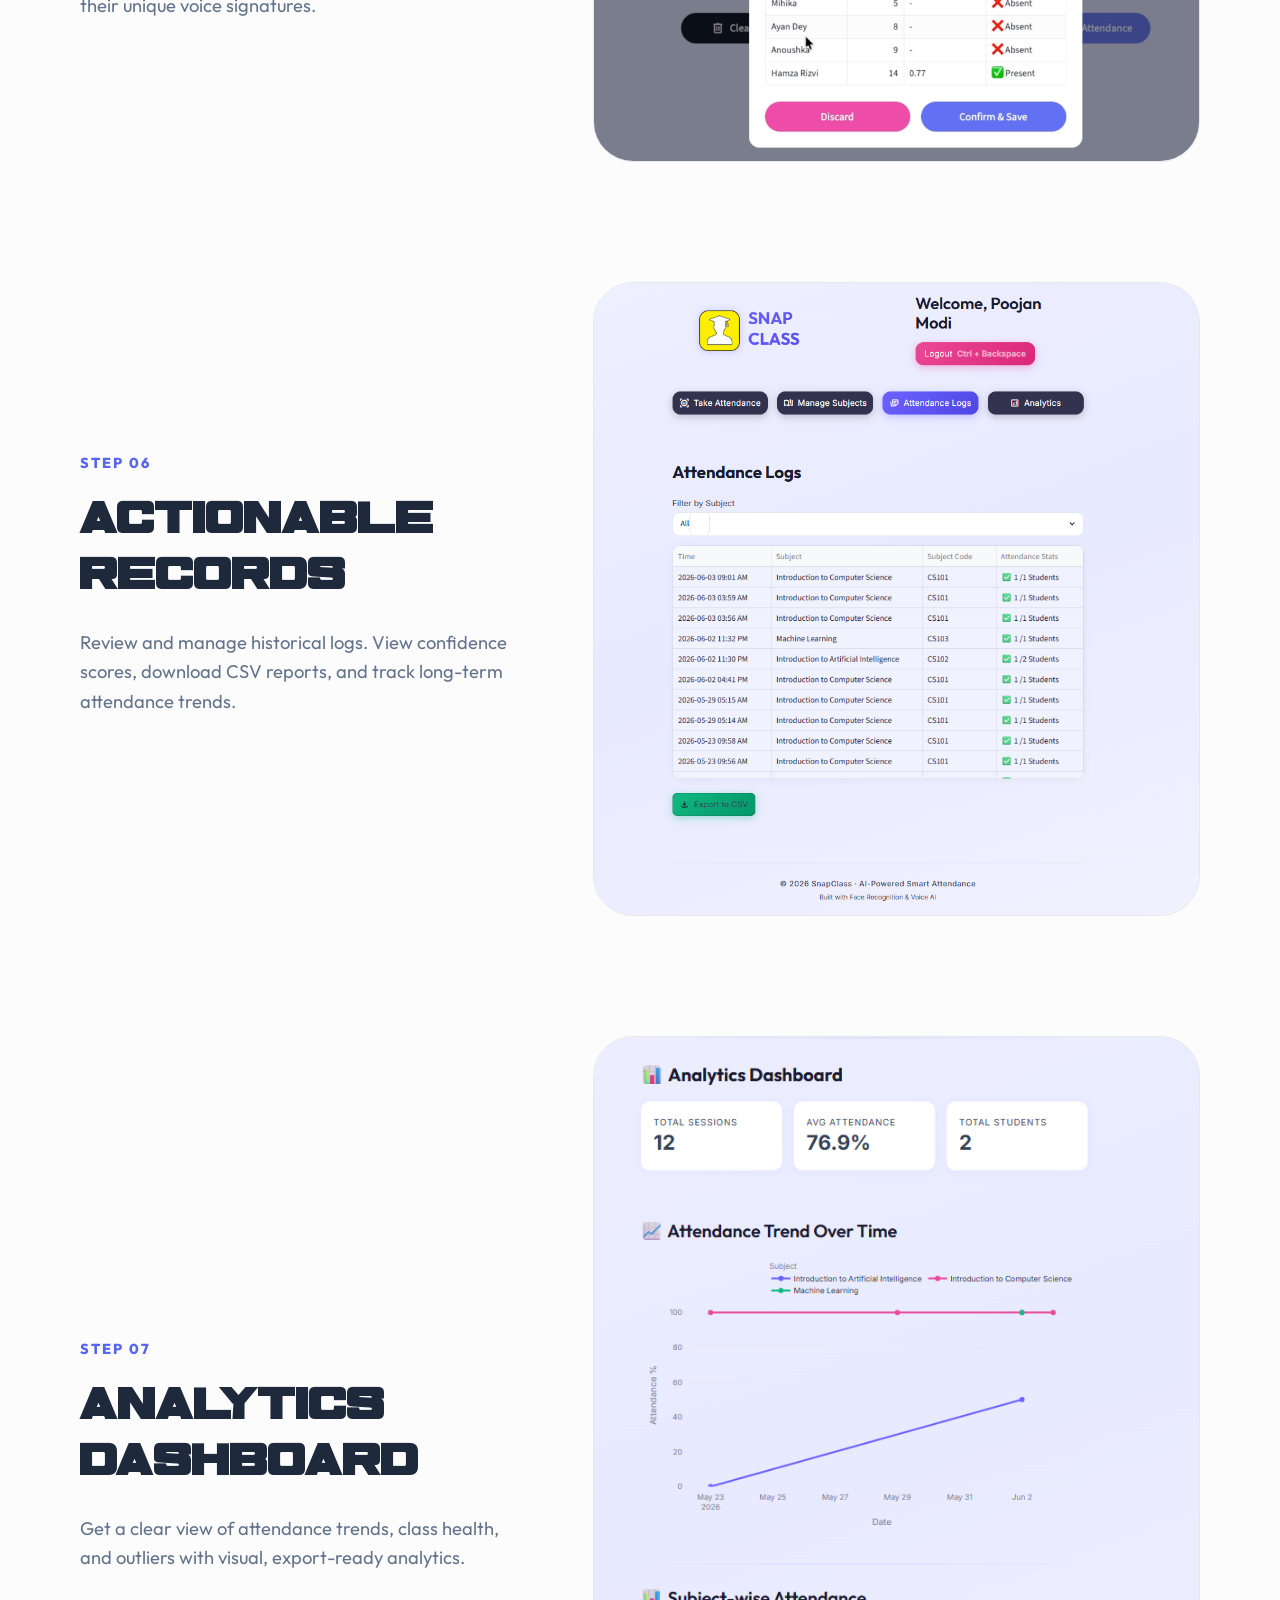
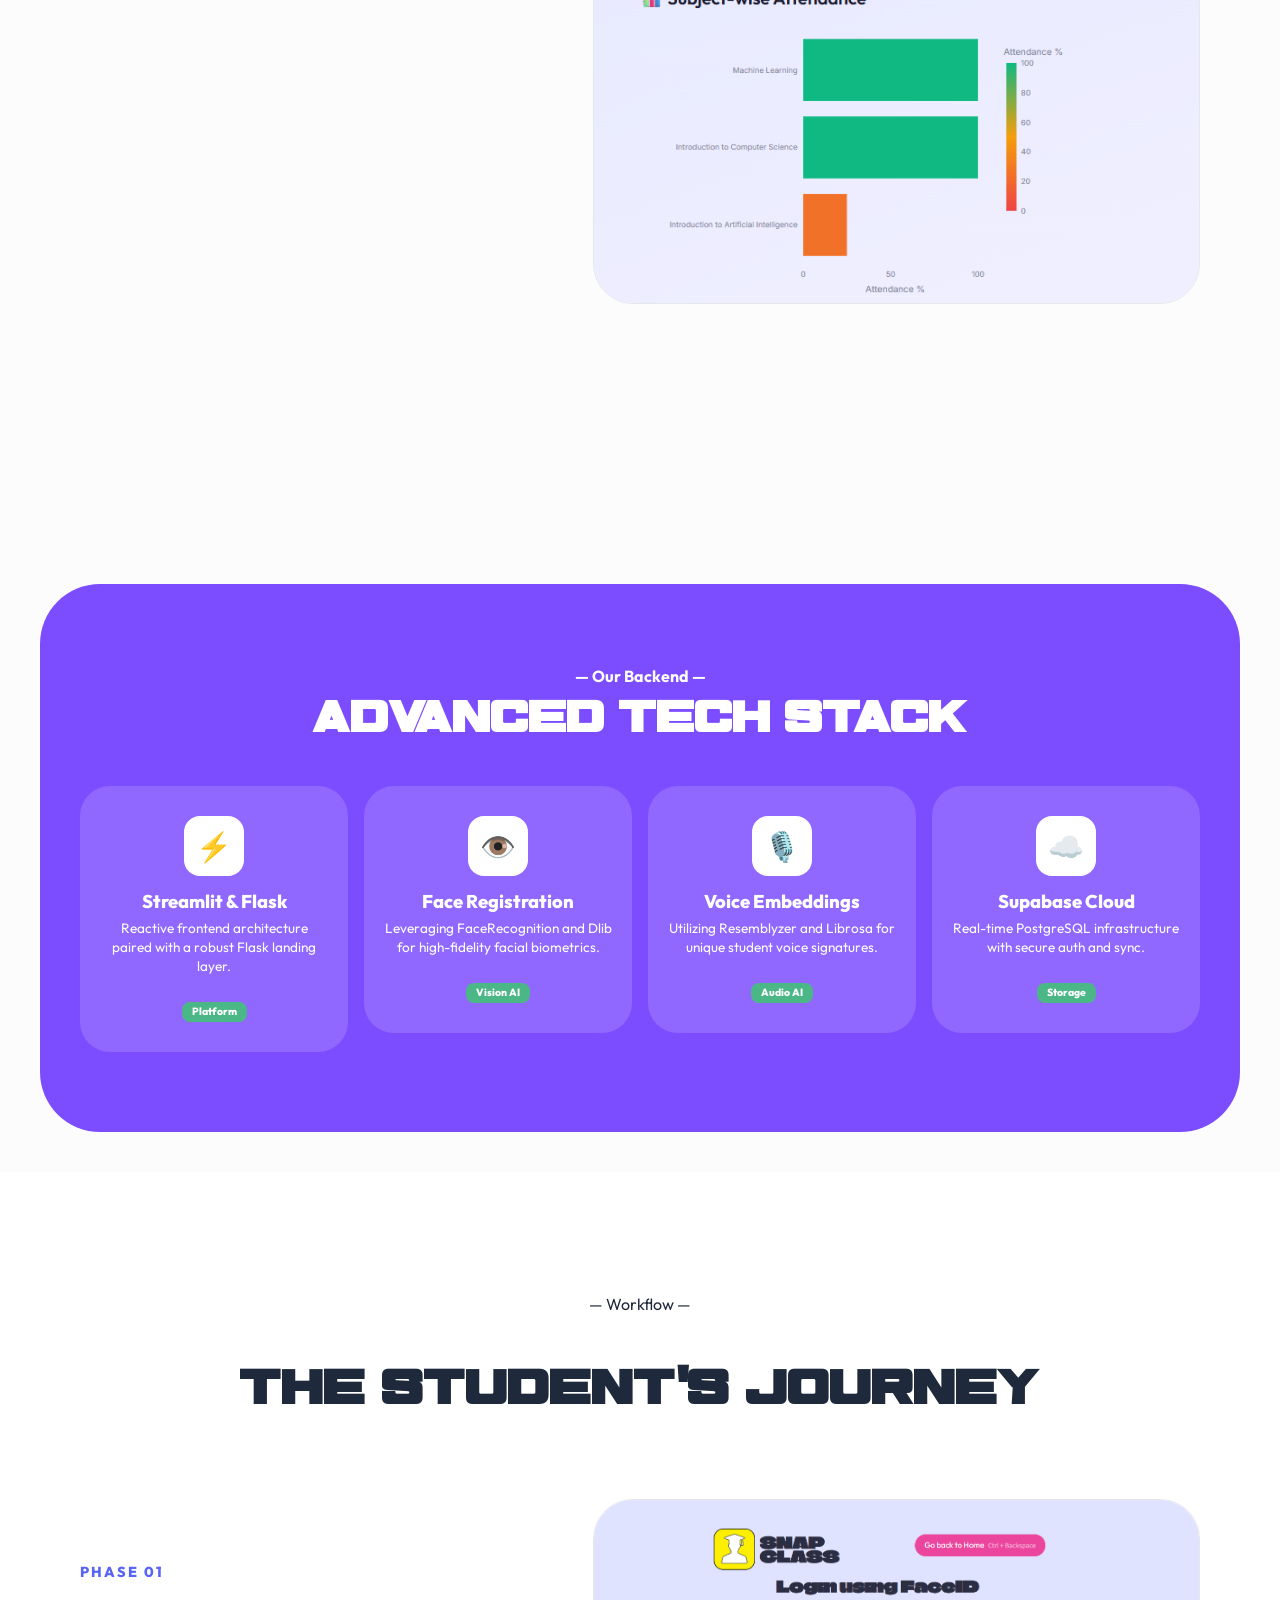
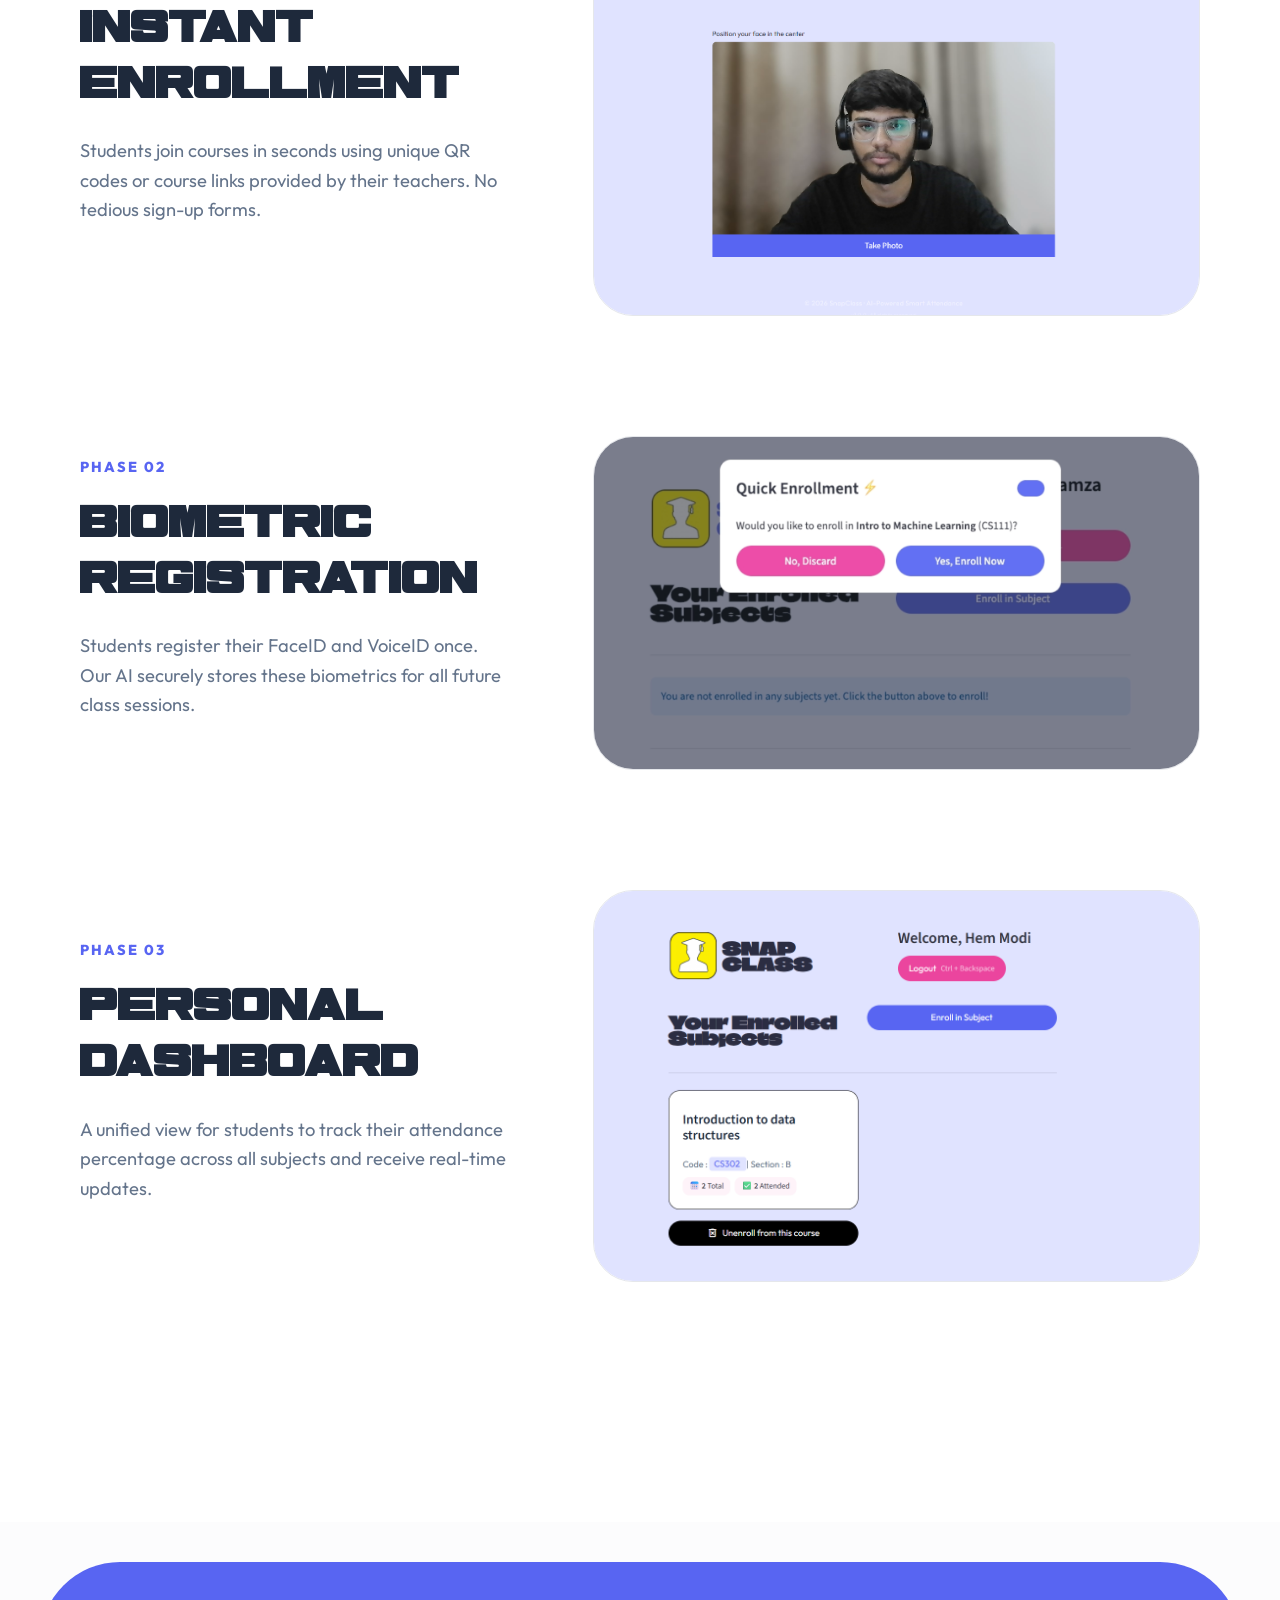
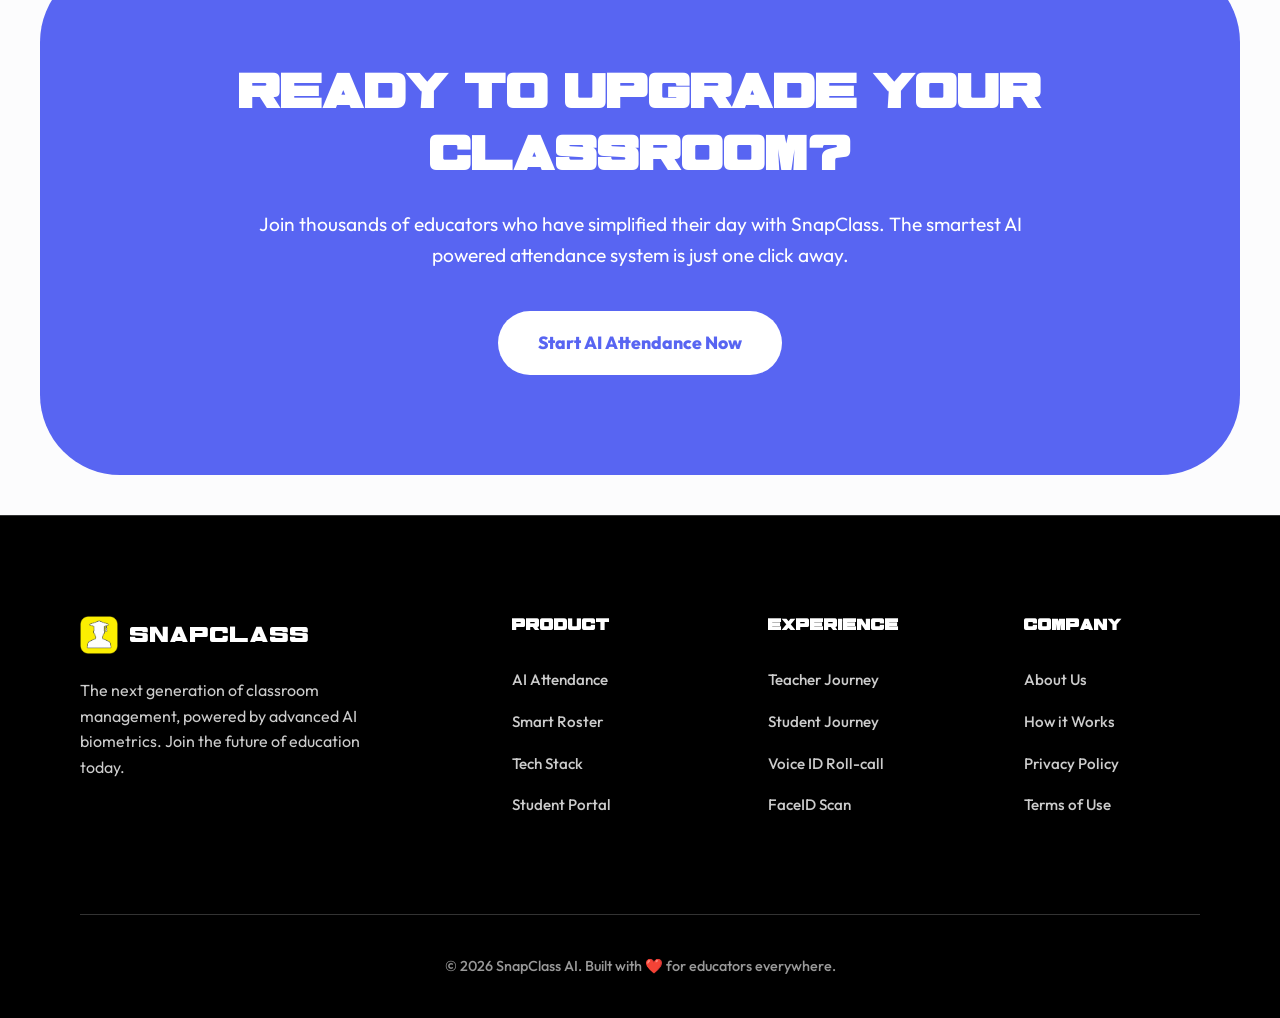
==== commit 67846e25: "Sync static index with template" ====
--- a/index.html
+++ b/index.html
@@ -57,13 +57,13 @@
 
         <div class="floating-card card-left">
             <div class="card-img"><img
-                    src="./static/img/demo/snap-teacher-flow-5.2-photo-attendance.png"
+                    src="./static/img/demo/snap-student.png"
                     alt="Snap Student"></div>
         </div>
 
         <div class="floating-card card-right">
-            <div class="card-img"><img src="./static/img/demo/snap-landing.png"
-                    alt="Snap Landing"></div>
+            <div class="card-img"><img src="./static/img/demo/snap-teacher.png"
+                alt="Snap Teacher"></div>
         </div>
 
 
@@ -173,6 +173,19 @@
                 <div class="flow-image">
                     <img src="./static/img/demo/snap-teacher-flow-5-see-stored-records.png"
                         alt="Records Management">
+                </div>
+            </div>
+
+            <div class="flow-step">
+                <div class="flow-content">
+                    <span class="step-badge">Step 07</span>
+                    <h3>Analytics Dashboard</h3>
+                    <p>Get a clear view of attendance trends, class health, and outliers with visual, export-ready
+                        analytics.</p>
+                </div>
+                <div class="flow-image">
+                    <img src="./static/img/demo/analytics_dashboard.png"
+                        alt="Analytics Dashboard">
                 </div>
             </div>
         </div>
--- a/static/css/style.css
+++ b/static/css/style.css
@@ -1,5 +1,13 @@
 @import url('https://fonts.googleapis.com/css2?family=Climate+Crisis&display=swap');
 @import url('https://fonts.googleapis.com/css2?family=Outfit:wght@300;400;600;700&display=swap');
+
+@font-face {
+    font-family: 'Chison';
+    src: url('../fonts/chison.ttf') format('truetype');
+    font-weight: 400;
+    font-style: normal;
+    font-display: swap;
+}
 
 :root {
     --bg-main: #fcfcfd;
@@ -30,7 +38,7 @@
 h2,
 h3,
 h4 {
-    font-family: 'Climate Crisis', sans-serif;
+    font-family: 'Chison', 'Climate Crisis', sans-serif;
     line-height: 1.1;
     word-wrap: break-word;
 }
@@ -60,7 +68,7 @@
 }
 
 .logo-text {
-    font-family: 'Climate Crisis', sans-serif;
+    font-family: 'Chison', 'Climate Crisis', sans-serif;
     font-size: 1.6rem;
     color: #ffffff;
     font-weight: 500;
@@ -108,8 +116,14 @@
     align-items: center;
     justify-content: center;
     text-align: center;
-    padding: 120px 40px;
+    padding: 120px clamp(200px, 20vw, 360px);
     background-color: #f0f4ff;
+    position: relative;
+}
+
+.hero > * {
+    position: relative;
+    z-index: 2;
 }
 
 .badge {
@@ -185,6 +199,7 @@
     border-radius: 36px;
     border: 1px solid #e5e7eb;
     overflow: hidden;
+    z-index: 1;
 }
 
 .floating-card img {
@@ -524,6 +539,10 @@
         padding: 12px 40px;
     }
 
+    .hero {
+        padding: 100px 40px;
+    }
+
     .hero h1 {
         font-size: 4.5rem;
     }
